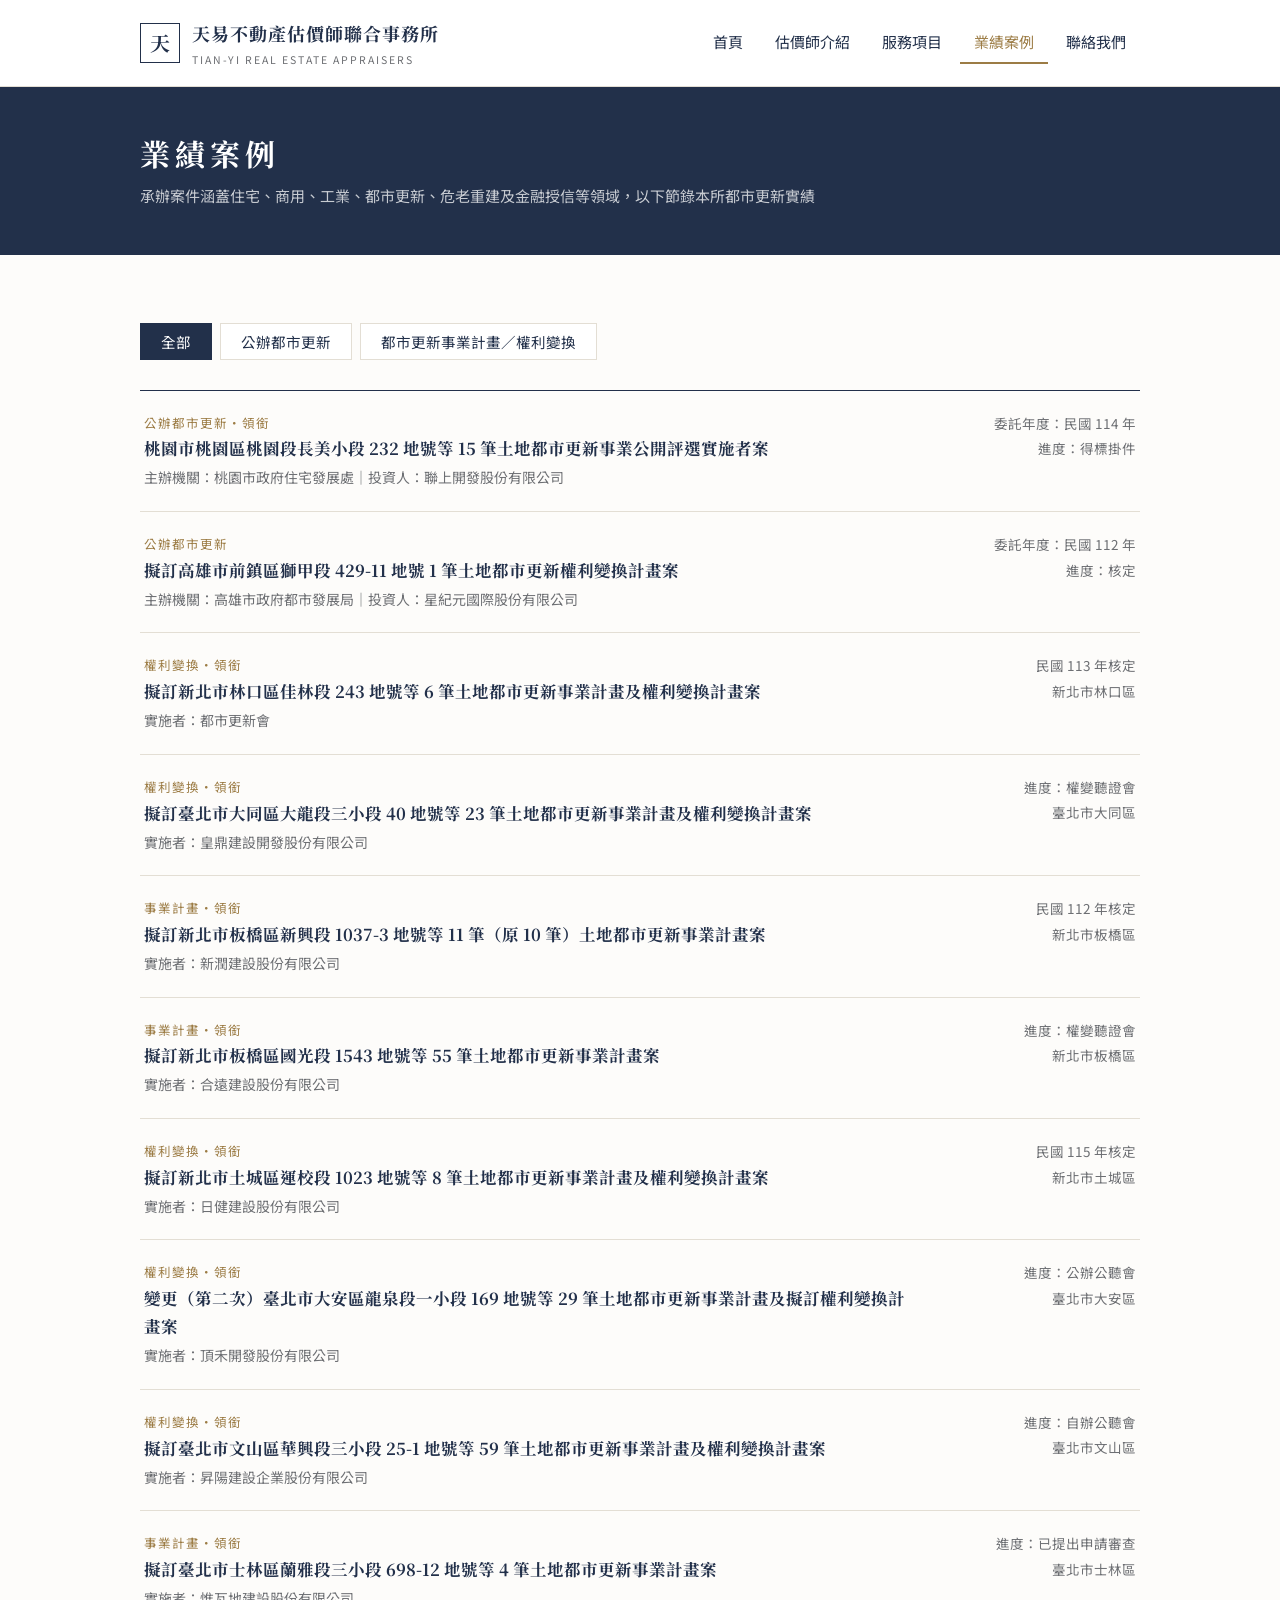
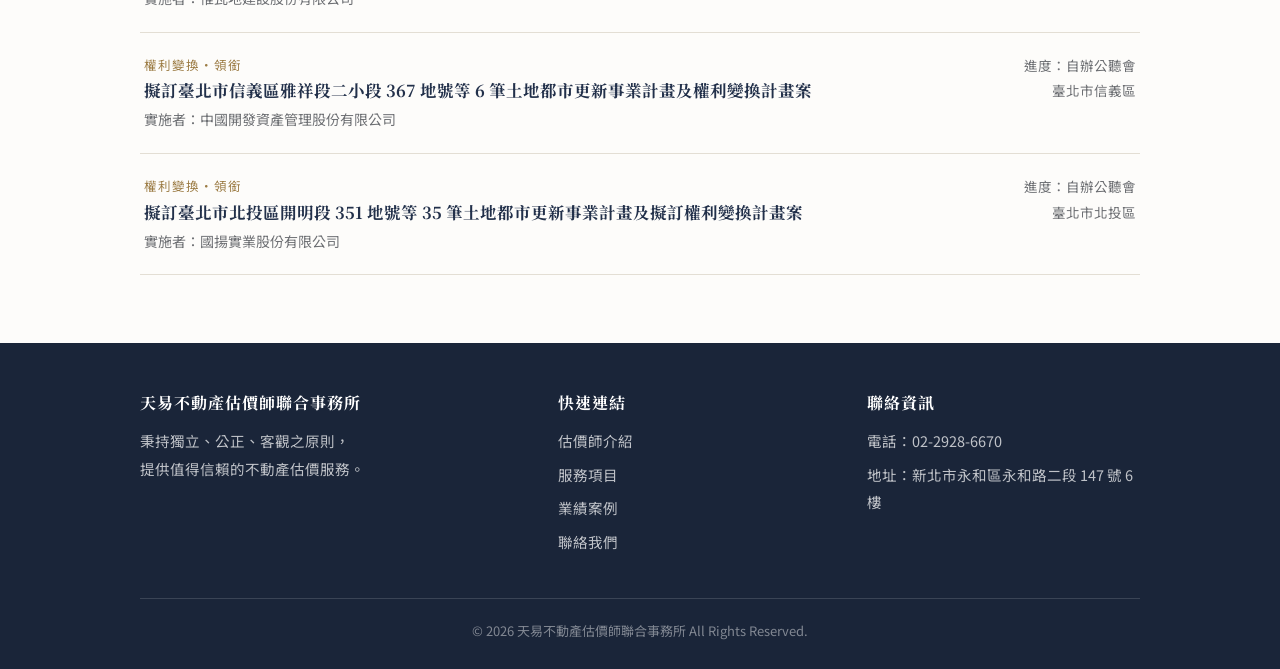
==== cases.html @ 46b4c380 "天易不動產估價師聯合事務所官網 Co-Authored-By: Claude Fable 5 <noreply@anthropic.com>" ====
<!DOCTYPE html>
<html lang="zh-Hant-TW">
<head>
  <meta charset="UTF-8">
  <meta name="viewport" content="width=device-width, initial-scale=1.0">
  <title>業績案例｜天易不動產估價師聯合事務所</title>
  <meta name="description" content="天易不動產估價師聯合事務所都市更新實績，包含公辦都市更新案及近年承攬之都市更新事業計畫與權利變換計畫案（節錄）。">
  <link rel="preconnect" href="https://fonts.googleapis.com">
  <link href="https://fonts.googleapis.com/css2?family=Noto+Sans+TC:wght@400;500;700&family=Noto+Serif+TC:wght@600;700&display=swap" rel="stylesheet">
  <link rel="stylesheet" href="css/style.css">
  <link rel="canonical" href="https://tianyi-realestateappraisal.netlify.app/cases.html">
</head>
<body>

  <header class="site-header">
    <div class="container nav-bar">
      <a href="index.html" class="brand">
        <div class="brand-mark">天</div>
        <div>
          <div class="brand-name">天易不動產估價師聯合事務所</div>
          <div class="brand-sub">TIAN-YI REAL ESTATE APPRAISERS</div>
        </div>
      </a>
      <button class="nav-toggle" aria-label="開啟選單">☰</button>
      <ul class="nav-links">
        <li><a href="index.html">首頁</a></li>
        <li><a href="team.html">估價師介紹</a></li>
        <li><a href="services.html">服務項目</a></li>
        <li><a href="cases.html" class="active">業績案例</a></li>
        <li><a href="contact.html">聯絡我們</a></li>
      </ul>
    </div>
  </header>

  <section class="page-banner">
    <div class="container">
      <h1>業績案例</h1>
      <p>承辦案件涵蓋住宅、商用、工業、都市更新、危老重建及金融授信等領域，以下節錄本所都市更新實績</p>
    </div>
  </section>

  <section class="section">
    <div class="container">

      <div class="filter-bar">
        <button class="filter-btn active" data-filter="all">全部</button>
        <button class="filter-btn" data-filter="public">公辦都市更新</button>
        <button class="filter-btn" data-filter="renewal">都市更新事業計畫／權利變換</button>
      </div>

      <div class="case-list">

        <div class="case-item case-card" data-category="public">
          <div>
            <div class="case-tag">公辦都市更新・領銜</div>
            <h3>桃園市桃園區桃園段長美小段 232 地號等 15 筆土地都市更新事業公開評選實施者案</h3>
            <p class="case-desc">主辦機關：桃園市政府住宅發展處｜投資人：聯上開發股份有限公司</p>
          </div>
          <div class="case-meta">委託年度：民國 114 年<br>進度：得標掛件</div>
        </div>

        <div class="case-item case-card" data-category="public">
          <div>
            <div class="case-tag">公辦都市更新</div>
            <h3>擬訂高雄市前鎮區獅甲段 429-11 地號 1 筆土地都市更新權利變換計畫案</h3>
            <p class="case-desc">主辦機關：高雄市政府都市發展局｜投資人：星紀元國際股份有限公司</p>
          </div>
          <div class="case-meta">委託年度：民國 112 年<br>進度：核定</div>
        </div>

        <div class="case-item case-card" data-category="renewal">
          <div>
            <div class="case-tag">權利變換・領銜</div>
            <h3>擬訂新北市林口區佳林段 243 地號等 6 筆土地都市更新事業計畫及權利變換計畫案</h3>
            <p class="case-desc">實施者：都市更新會</p>
          </div>
          <div class="case-meta">民國 113 年核定<br>新北市林口區</div>
        </div>

        <div class="case-item case-card" data-category="renewal">
          <div>
            <div class="case-tag">權利變換・領銜</div>
            <h3>擬訂臺北市大同區大龍段三小段 40 地號等 23 筆土地都市更新事業計畫及權利變換計畫案</h3>
            <p class="case-desc">實施者：皇鼎建設開發股份有限公司</p>
          </div>
          <div class="case-meta">進度：權變聽證會<br>臺北市大同區</div>
        </div>

        <div class="case-item case-card" data-category="renewal">
          <div>
            <div class="case-tag">事業計畫・領銜</div>
            <h3>擬訂新北市板橋區新興段 1037-3 地號等 11 筆（原 10 筆）土地都市更新事業計畫案</h3>
            <p class="case-desc">實施者：新潤建設股份有限公司</p>
          </div>
          <div class="case-meta">民國 112 年核定<br>新北市板橋區</div>
        </div>

        <div class="case-item case-card" data-category="renewal">
          <div>
            <div class="case-tag">事業計畫・領銜</div>
            <h3>擬訂新北市板橋區國光段 1543 地號等 55 筆土地都市更新事業計畫案</h3>
            <p class="case-desc">實施者：合遠建設股份有限公司</p>
          </div>
          <div class="case-meta">進度：權變聽證會<br>新北市板橋區</div>
        </div>

        <div class="case-item case-card" data-category="renewal">
          <div>
            <div class="case-tag">權利變換・領銜</div>
            <h3>擬訂新北市土城區運校段 1023 地號等 8 筆土地都市更新事業計畫及權利變換計畫案</h3>
            <p class="case-desc">實施者：日健建設股份有限公司</p>
          </div>
          <div class="case-meta">民國 115 年核定<br>新北市土城區</div>
        </div>

        <div class="case-item case-card" data-category="renewal">
          <div>
            <div class="case-tag">權利變換・領銜</div>
            <h3>變更（第二次）臺北市大安區龍泉段一小段 169 地號等 29 筆土地都市更新事業計畫及擬訂權利變換計畫案</h3>
            <p class="case-desc">實施者：頂禾開發股份有限公司</p>
          </div>
          <div class="case-meta">進度：公辦公聽會<br>臺北市大安區</div>
        </div>

        <div class="case-item case-card" data-category="renewal">
          <div>
            <div class="case-tag">權利變換・領銜</div>
            <h3>擬訂臺北市文山區華興段三小段 25-1 地號等 59 筆土地都市更新事業計畫及權利變換計畫案</h3>
            <p class="case-desc">實施者：昇陽建設企業股份有限公司</p>
          </div>
          <div class="case-meta">進度：自辦公聽會<br>臺北市文山區</div>
        </div>

        <div class="case-item case-card" data-category="renewal">
          <div>
            <div class="case-tag">事業計畫・領銜</div>
            <h3>擬訂臺北市士林區蘭雅段三小段 698-12 地號等 4 筆土地都市更新事業計畫案</h3>
            <p class="case-desc">實施者：惟瓦地建設股份有限公司</p>
          </div>
          <div class="case-meta">進度：已提出申請審查<br>臺北市士林區</div>
        </div>

        <div class="case-item case-card" data-category="renewal">
          <div>
            <div class="case-tag">權利變換・領銜</div>
            <h3>擬訂臺北市信義區雅祥段二小段 367 地號等 6 筆土地都市更新事業計畫及權利變換計畫案</h3>
            <p class="case-desc">實施者：中國開發資產管理股份有限公司</p>
          </div>
          <div class="case-meta">進度：自辦公聽會<br>臺北市信義區</div>
        </div>

        <div class="case-item case-card" data-category="renewal">
          <div>
            <div class="case-tag">權利變換・領銜</div>
            <h3>擬訂臺北市北投區開明段 351 地號等 35 筆土地都市更新事業計畫及擬訂權利變換計畫案</h3>
            <p class="case-desc">實施者：國揚實業股份有限公司</p>
          </div>
          <div class="case-meta">進度：自辦公聽會<br>臺北市北投區</div>
        </div>

      </div>
    </div>
  </section>

  <footer class="site-footer">
    <div class="container">
      <div class="footer-grid">
        <div>
          <h3>天易不動產估價師聯合事務所</h3>
          <p>秉持獨立、公正、客觀之原則，<br>提供值得信賴的不動產估價服務。</p>
        </div>
        <div>
          <h3>快速連結</h3>
          <ul>
            <li><a href="team.html">估價師介紹</a></li>
            <li><a href="services.html">服務項目</a></li>
            <li><a href="cases.html">業績案例</a></li>
            <li><a href="contact.html">聯絡我們</a></li>
          </ul>
        </div>
        <div>
          <h3>聯絡資訊</h3>
          <ul>
            <li>電話：02-2928-6670</li>
            <li>地址：新北市永和區永和路二段 147 號 6 樓</li>
          </ul>
        </div>
      </div>
      <div class="footer-bottom">
        © 2026 天易不動產估價師聯合事務所 All Rights Reserved.
      </div>
    </div>
  </footer>

  <script src="js/main.js"></script>
</body>
</html>
---- css/style.css ----
/* ===== 基本設定 ===== */
:root {
  --ink: #2a2c2f;
  --navy: #22304a;
  --navy-dark: #1a2539;
  --gold: #9c7c45;
  --bg: #fdfcfa;
  --line: #e3ded4;
  --muted: #6d6f73;
}

* { margin: 0; padding: 0; box-sizing: border-box; }

body {
  font-family: "Noto Sans TC", "PingFang TC", "Microsoft JhengHei", sans-serif;
  color: var(--ink);
  background: var(--bg);
  line-height: 1.9;
  font-size: 16px;
}

h1, h2, h3 {
  font-family: "Noto Serif TC", "PingFang TC", serif;
  color: var(--navy);
  line-height: 1.5;
  font-weight: 700;
}

a { color: inherit; text-decoration: none; }
img { max-width: 100%; display: block; }

.container {
  width: min(1000px, 92%);
  margin: 0 auto;
}

/* ===== 導覽列 ===== */
.site-header {
  position: sticky;
  top: 0;
  z-index: 100;
  background: #fff;
  border-bottom: 1px solid var(--line);
}

.nav-bar {
  display: flex;
  align-items: center;
  justify-content: space-between;
  padding: 16px 0;
}

.brand { display: flex; align-items: center; gap: 12px; }

.brand-mark {
  width: 40px;
  height: 40px;
  border: 1px solid var(--navy);
  color: var(--navy);
  display: flex;
  align-items: center;
  justify-content: center;
  font-family: "Noto Serif TC", serif;
  font-size: 20px;
  font-weight: 700;
}

.brand-name {
  font-family: "Noto Serif TC", serif;
  font-weight: 700;
  font-size: 18px;
  color: var(--navy);
  letter-spacing: 1px;
}

.brand-sub {
  font-size: 10.5px;
  color: var(--muted);
  letter-spacing: 2px;
}

.nav-links { display: flex; gap: 4px; list-style: none; }

.nav-links a {
  display: block;
  padding: 6px 14px;
  font-size: 15px;
  color: var(--navy);
  white-space: nowrap;
  border-bottom: 2px solid transparent;
}

.nav-links a:hover { color: var(--gold); }

.nav-links a.active {
  color: var(--gold);
  border-bottom-color: var(--gold);
}

.nav-toggle {
  display: none;
  background: none;
  border: none;
  font-size: 24px;
  color: var(--navy);
  cursor: pointer;
}

/* ===== 首頁主視覺 ===== */
.hero {
  background: var(--navy);
  color: #fff;
  padding: 76px 0;
}

.hero h1 {
  color: #fff;
  font-size: clamp(26px, 4vw, 36px);
  letter-spacing: 4px;
  margin-bottom: 16px;
}

.hero p {
  max-width: 640px;
  color: rgba(255, 255, 255, 0.85);
  margin-bottom: 30px;
}

.btn {
  display: inline-block;
  padding: 11px 30px;
  font-size: 15px;
  letter-spacing: 3px;
  border: 1px solid var(--gold);
}

.btn-gold { background: var(--gold); color: #fff; }
.btn-gold:hover { background: #8a6c3a; }

.btn-outline {
  border-color: rgba(255, 255, 255, 0.55);
  color: #fff;
  margin-left: 12px;
}
.btn-outline:hover { border-color: #fff; }

/* ===== 概況列 ===== */
.facts {
  border-bottom: 1px solid var(--line);
  background: #fff;
  padding: 34px 0;
}

.facts .container {
  display: grid;
  grid-template-columns: repeat(4, 1fr);
  gap: 20px;
  text-align: center;
}

.fact-num {
  font-family: "Noto Serif TC", serif;
  font-size: 30px;
  font-weight: 700;
  color: var(--navy);
}

.fact-label { font-size: 14px; color: var(--muted); letter-spacing: 1px; }

/* ===== 區塊通用 ===== */
.section { padding: 68px 0; }
.section.alt { background: #fff; border-top: 1px solid var(--line); border-bottom: 1px solid var(--line); }

.section-head { margin-bottom: 38px; }

.section-head h2 {
  display: inline-block;
  font-size: 25px;
  letter-spacing: 3px;
  padding-bottom: 10px;
  border-bottom: 2px solid var(--gold);
}

.section-head p { color: var(--muted); margin-top: 14px; max-width: 700px; }

.prose { max-width: 780px; }
.prose p { margin-bottom: 16px; text-align: justify; }
.prose p:last-child { margin-bottom: 0; }

/* ===== 服務項目 ===== */
.service-list {
  display: grid;
  grid-template-columns: repeat(2, 1fr);
  gap: 0 48px;
}

.service-item {
  padding: 22px 0;
  border-bottom: 1px solid var(--line);
}

.service-item h3 { font-size: 17.5px; letter-spacing: 1px; margin-bottom: 4px; }
.service-item h3::before { content: "— "; color: var(--gold); }
.service-item p { font-size: 14.5px; color: var(--muted); }

/* ===== 委託流程 ===== */
.steps {
  display: grid;
  grid-template-columns: repeat(4, 1fr);
  gap: 24px;
  counter-reset: step;
}

.step { border-top: 2px solid var(--navy); padding-top: 16px; }

.step::before {
  counter-increment: step;
  content: "0" counter(step);
  font-family: "Noto Serif TC", serif;
  font-size: 22px;
  font-weight: 700;
  color: var(--gold);
}

.step h3 { font-size: 16.5px; margin: 2px 0 6px; }
.step p { font-size: 14px; color: var(--muted); }

/* ===== 頁面標題 ===== */
.page-banner {
  background: var(--navy);
  color: #fff;
  padding: 44px 0;
}

.page-banner h1 { color: #fff; font-size: clamp(24px, 3.5vw, 30px); letter-spacing: 5px; }
.page-banner p { color: rgba(255, 255, 255, 0.75); margin-top: 6px; font-size: 15px; }

/* ===== 估價師介紹 ===== */
.member-grid {
  display: grid;
  grid-template-columns: repeat(2, 1fr);
  gap: 28px;
}

.member-card { background: #fff; border: 1px solid var(--line); }

.member-photo {
  aspect-ratio: 5 / 3.2;
  background: #eeece7;
  display: flex;
  align-items: center;
  justify-content: center;
  color: var(--muted);
  font-size: 13px;
  letter-spacing: 2px;
}

.member-body { padding: 24px 26px 28px; }

.member-body h3 {
  font-size: 20px;
  display: flex;
  align-items: baseline;
  gap: 10px;
  padding-bottom: 12px;
  border-bottom: 1px solid var(--line);
  margin-bottom: 14px;
}

.member-title { font-size: 13px; color: var(--gold); letter-spacing: 1px; font-weight: 400; font-family: "Noto Sans TC", sans-serif; }

.member-body h4 {
  font-size: 14px;
  color: var(--navy);
  letter-spacing: 2px;
  margin: 12px 0 4px;
}

.member-body ul { list-style: none; font-size: 14.5px; color: var(--muted); }

.member-body ul li { padding-left: 14px; position: relative; }

.member-body ul li::before {
  content: "";
  position: absolute;
  left: 0;
  top: 0.95em;
  width: 5px;
  height: 1px;
  background: var(--gold);
}

/* 助理列表 */
.assistant-list {
  display: grid;
  grid-template-columns: repeat(3, 1fr);
  gap: 24px;
}

.assistant {
  background: #fff;
  border: 1px solid var(--line);
  padding: 22px 24px;
}

.assistant h3 { font-size: 17px; margin-bottom: 8px; }
.assistant ul { list-style: none; font-size: 14px; color: var(--muted); }

/* ===== 業績案例 ===== */
.filter-bar {
  display: flex;
  flex-wrap: wrap;
  gap: 8px;
  margin-bottom: 30px;
}

.filter-btn {
  padding: 7px 20px;
  border: 1px solid var(--line);
  background: #fff;
  color: var(--navy);
  font-size: 14.5px;
  cursor: pointer;
  font-family: inherit;
}

.filter-btn:hover { border-color: var(--gold); color: var(--gold); }

.filter-btn.active {
  background: var(--navy);
  border-color: var(--navy);
  color: #fff;
}

.case-list { border-top: 1px solid var(--navy); }

.case-item {
  display: grid;
  grid-template-columns: 1fr 200px;
  gap: 8px 28px;
  padding: 20px 4px;
  border-bottom: 1px solid var(--line);
}

.case-tag {
  font-size: 12.5px;
  color: var(--gold);
  letter-spacing: 1px;
}

.case-item h3 { font-size: 16.5px; font-weight: 700; line-height: 1.7; }

.case-item .case-desc { font-size: 14px; color: var(--muted); margin-top: 2px; }

.case-item .case-meta {
  text-align: right;
  font-size: 13.5px;
  color: var(--muted);
  line-height: 1.9;
}

/* ===== 聯絡我們 ===== */
.contact-wrap {
  display: grid;
  grid-template-columns: 1fr 1.25fr;
  gap: 48px;
  align-items: start;
}

.contact-info h3 {
  font-size: 15px;
  letter-spacing: 2px;
  color: var(--navy);
  margin-bottom: 2px;
}

.contact-info .item {
  padding: 16px 0;
  border-bottom: 1px solid var(--line);
}

.contact-info .item p { color: var(--muted); font-size: 15px; }

.contact-form {
  background: #fff;
  border: 1px solid var(--line);
  padding: 32px;
}

.contact-form > h3 { font-size: 18px; letter-spacing: 2px; }
.contact-form > p { color: var(--muted); font-size: 14px; margin-top: 4px; }

.form-row { display: grid; grid-template-columns: 1fr 1fr; gap: 16px; }

.contact-form label {
  display: block;
  font-size: 14px;
  color: var(--navy);
  margin: 16px 0 4px;
}

.contact-form input,
.contact-form select,
.contact-form textarea {
  width: 100%;
  padding: 10px 12px;
  border: 1px solid var(--line);
  font-size: 15px;
  font-family: inherit;
  background: var(--bg);
}

.contact-form input:focus,
.contact-form select:focus,
.contact-form textarea:focus {
  outline: none;
  border-color: var(--gold);
}

.contact-form button {
  margin-top: 24px;
  width: 100%;
  border: none;
  cursor: pointer;
  font-family: inherit;
}

.map-placeholder {
  margin-top: 44px;
  border: 1px solid var(--line);
  background: #fff;
  padding: 48px 20px;
  text-align: center;
  color: var(--muted);
  font-size: 14px;
}

/* ===== 頁尾 ===== */
.site-footer {
  background: var(--navy-dark);
  color: rgba(255, 255, 255, 0.72);
  padding: 48px 0 26px;
  font-size: 14.5px;
}

.footer-grid {
  display: grid;
  grid-template-columns: 1.4fr 1fr 1fr;
  gap: 36px;
  margin-bottom: 36px;
}

.site-footer h3 {
  color: #fff;
  font-size: 16px;
  letter-spacing: 1px;
  margin-bottom: 12px;
}

.site-footer ul { list-style: none; }
.site-footer ul li { margin-bottom: 6px; }
.site-footer a:hover { color: #d3b784; }

.footer-bottom {
  border-top: 1px solid rgba(255, 255, 255, 0.14);
  padding-top: 20px;
  text-align: center;
  font-size: 13px;
  color: rgba(255, 255, 255, 0.45);
}

/* ===== RWD ===== */
@media (max-width: 900px) {
  .member-grid { grid-template-columns: 1fr; }
  .assistant-list, .steps { grid-template-columns: repeat(2, 1fr); }
  .service-list { grid-template-columns: 1fr; gap: 0; }
  .contact-wrap { grid-template-columns: 1fr; }
  .footer-grid { grid-template-columns: 1fr 1fr; }
  .facts .container { grid-template-columns: repeat(2, 1fr); gap: 24px; }
}

@media (max-width: 860px) {
  .nav-toggle { display: block; }

  .nav-links {
    display: none;
    position: absolute;
    top: 100%;
    left: 0;
    right: 0;
    background: #fff;
    flex-direction: column;
    padding: 10px 4%;
    border-bottom: 1px solid var(--line);
  }

  .nav-links.open { display: flex; }
  .nav-links a.active { border-bottom-color: transparent; }
}

@media (max-width: 640px) {
  .assistant-list, .steps, .footer-grid { grid-template-columns: 1fr; }
  .form-row { grid-template-columns: 1fr; }

  .hero { padding: 56px 0; }
  .btn-outline { margin-left: 8px; }
  .section { padding: 52px 0; }

  .case-item { grid-template-columns: 1fr; }
  .case-item .case-meta { text-align: left; }
}
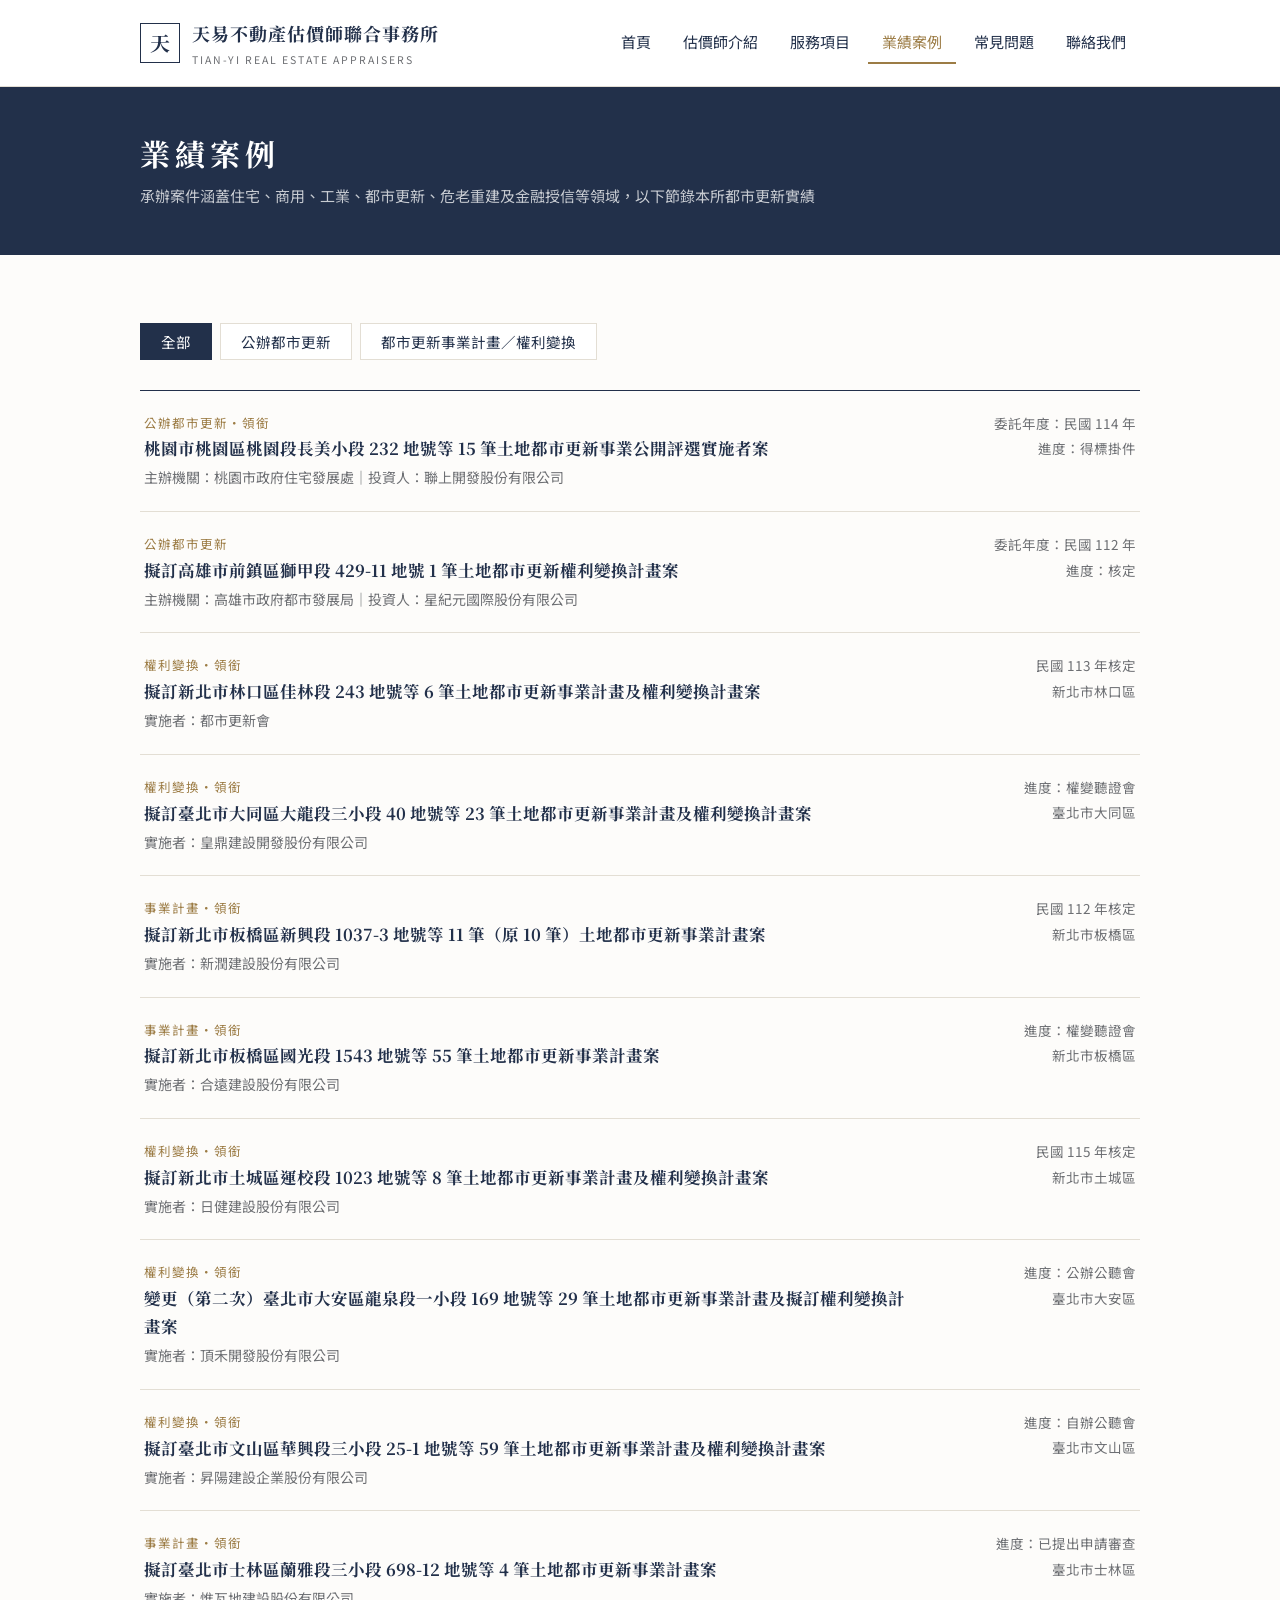
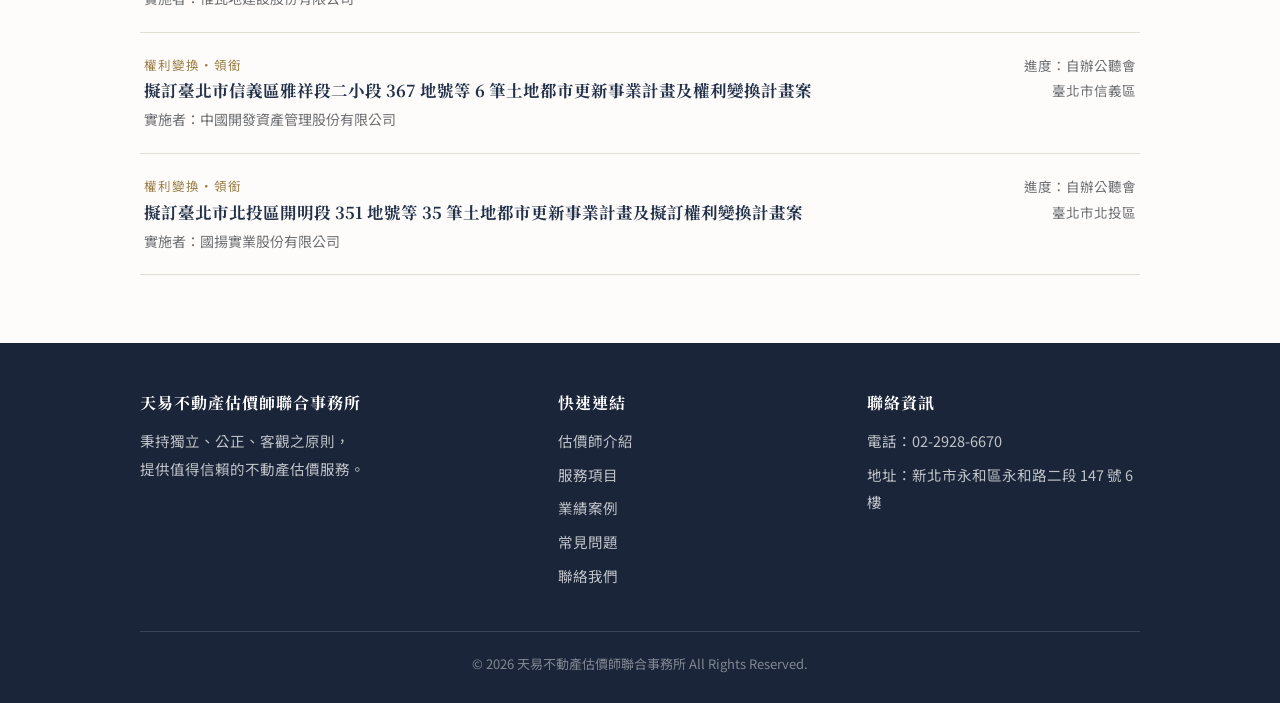
==== commit c61abf67: "FAQ" ====
--- a/cases.html
+++ b/cases.html
@@ -27,6 +27,7 @@
         <li><a href="team.html">估價師介紹</a></li>
         <li><a href="services.html">服務項目</a></li>
         <li><a href="cases.html" class="active">業績案例</a></li>
+        <li><a href="faq.html">常見問題</a></li>
         <li><a href="contact.html">聯絡我們</a></li>
       </ul>
     </div>
@@ -175,7 +176,8 @@
             <li><a href="team.html">估價師介紹</a></li>
             <li><a href="services.html">服務項目</a></li>
             <li><a href="cases.html">業績案例</a></li>
-            <li><a href="contact.html">聯絡我們</a></li>
+            <li><a href="faq.html">常見問題</a></li>
+        <li><a href="contact.html">聯絡我們</a></li>
           </ul>
         </div>
         <div>
--- a/css/style.css
+++ b/css/style.css
@@ -357,6 +357,58 @@
   font-size: 13.5px;
   color: var(--muted);
   line-height: 1.9;
+}
+
+/* ===== 常見問題 ===== */
+.faq-list { max-width: 820px; }
+
+.faq-list details {
+  background: #fff;
+  border: 1px solid var(--line);
+  margin-bottom: 12px;
+}
+
+.faq-list summary {
+  cursor: pointer;
+  padding: 16px 20px;
+  font-family: "Noto Serif TC", serif;
+  font-weight: 700;
+  font-size: 16.5px;
+  color: var(--navy);
+  list-style: none;
+  position: relative;
+  padding-right: 44px;
+}
+
+.faq-list summary::-webkit-details-marker { display: none; }
+
+.faq-list summary::after {
+  content: "＋";
+  position: absolute;
+  right: 18px;
+  top: 50%;
+  transform: translateY(-50%);
+  color: var(--gold);
+  font-size: 18px;
+}
+
+.faq-list details[open] summary::after { content: "－"; }
+
+.faq-list details[open] summary { border-bottom: 1px solid var(--line); }
+
+.faq-answer {
+  padding: 16px 20px 20px;
+  font-size: 15px;
+  color: var(--ink);
+}
+
+.faq-answer p { margin-bottom: 10px; }
+.faq-answer p:last-child { margin-bottom: 0; }
+
+.faq-answer ul, .faq-answer ol {
+  padding-left: 22px;
+  margin-bottom: 10px;
+  color: var(--ink);
 }
 
 /* ===== 聯絡我們 ===== */
